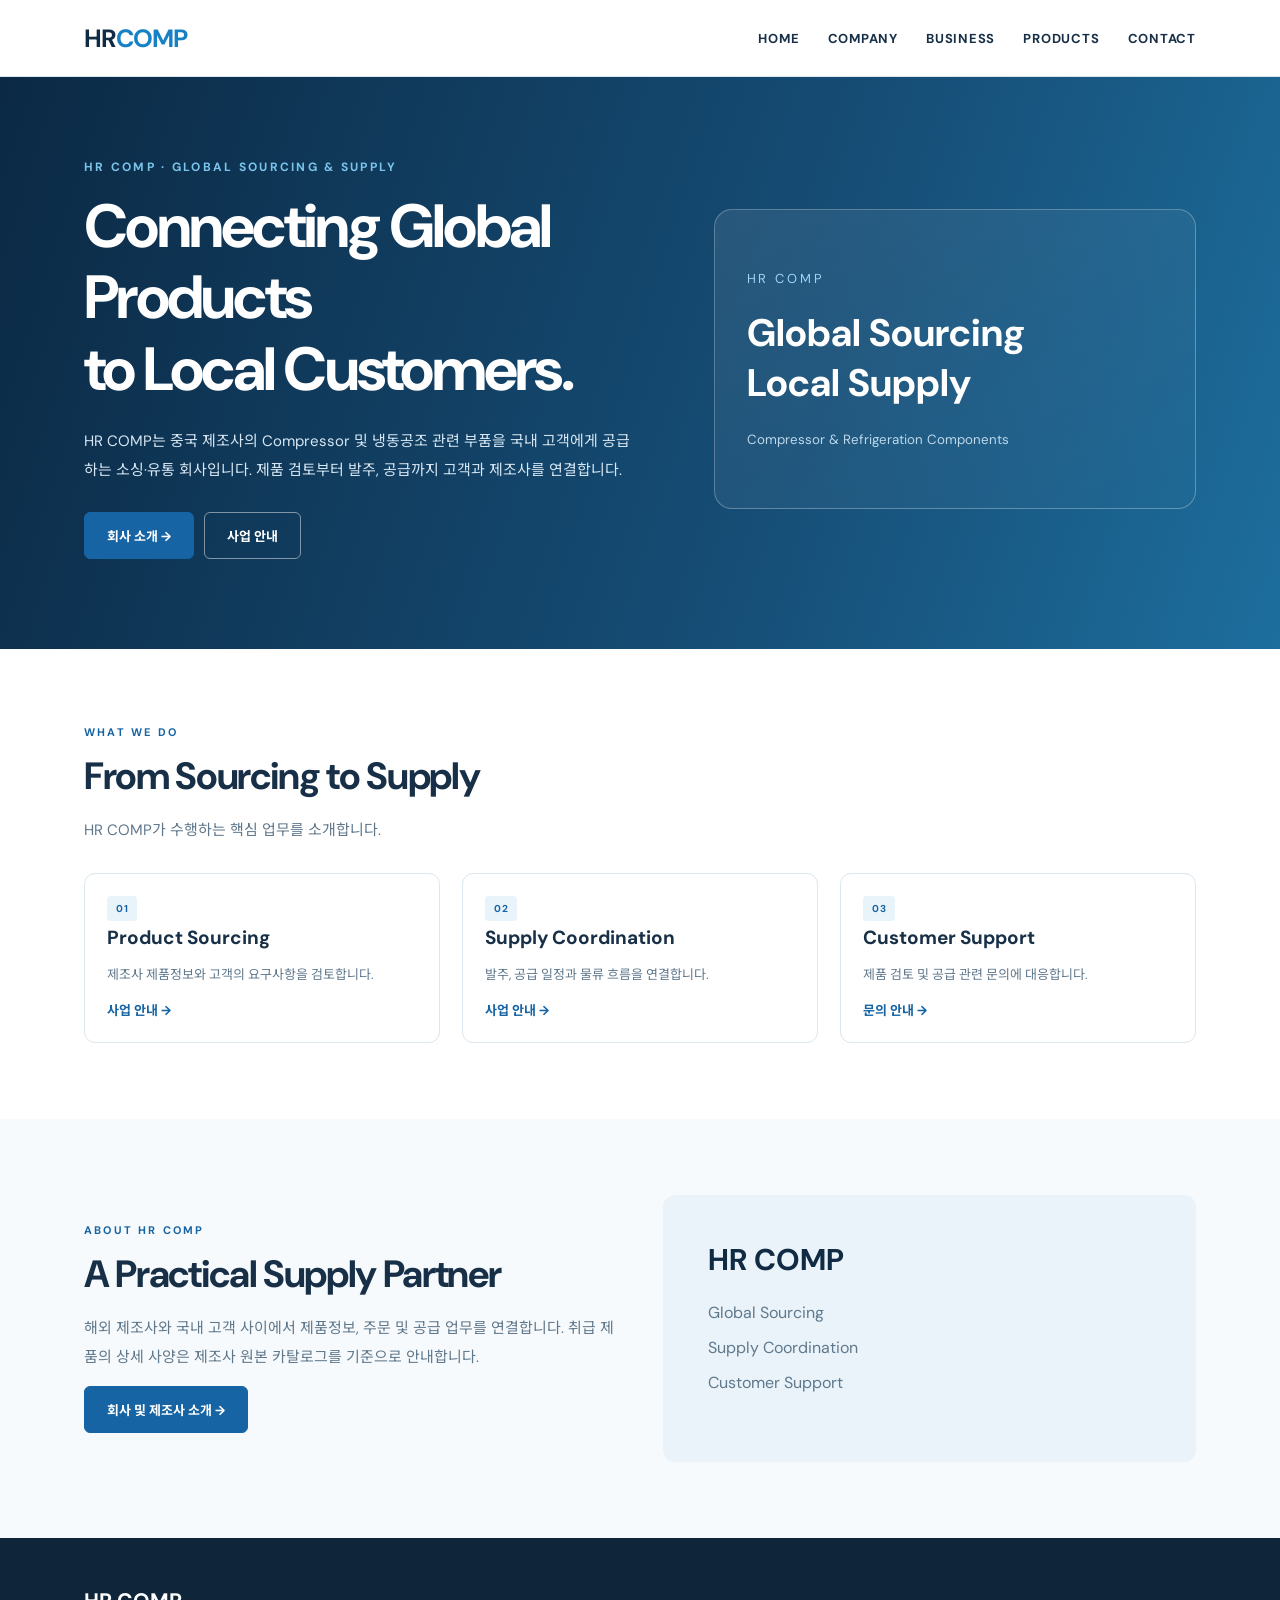
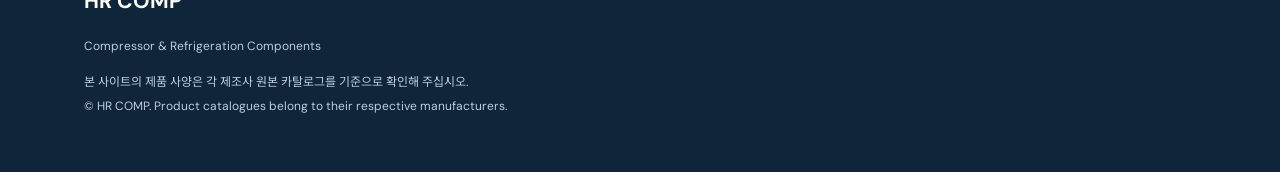
==== index.html @ 3e4563f3 "Add files via upload" ====
<!doctype html><html lang="ko"><head><meta charset="utf-8"><meta name="viewport" content="width=device-width,initial-scale=1"><meta name="description" content="HR COMP | HIGHLY Compressor 및 SANHUA 냉동공조 부품 제품정보와 제조사 카탈로그"><title>HOME | HR COMP</title><link rel="stylesheet" href="assets/css/style.css"></head><body><header class="top"><div class="wrap nav"><a class="logo" href="index.html">HR<span>COMP</span></a><button class="menu-btn" aria-label="메뉴 열기">☰</button><nav class="links"><a href="index.html">HOME</a><a href="company/index.html">COMPANY</a><a href="business/index.html">BUSINESS</a><a href="products/index.html">PRODUCTS</a><a href="contact/index.html">CONTACT</a></nav></div></header><section class="hero"><div class="wrap hero-inner"><div><div class="eyebrow">HR COMP · GLOBAL SOURCING & SUPPLY</div><h1>Connecting Global Products<br>to Local Customers.</h1><p>HR COMP는 중국 제조사의 Compressor 및 냉동공조 관련 부품을 국내 고객에게 공급하는 소싱·유통 회사입니다. 제품 검토부터 발주, 공급까지 고객과 제조사를 연결합니다.</p><div class="actions"><a class="btn" href="company/index.html">회사 소개 →</a><a class="btn outline" href="business/index.html">사업 안내</a></div></div><div class="hero-identity"><span>HR COMP</span><strong>Global Sourcing<br>Local Supply</strong><small>Compressor & Refrigeration Components</small></div></div></section><section class="section"><div class="wrap"><div class="kicker">WHAT WE DO</div><h2>From Sourcing to Supply</h2><p class="lead">HR COMP가 수행하는 핵심 업무를 소개합니다.</p><div class="grid3" style="margin-top:28px"><a class="panel" href="business/index.html"><div class="body"><span class="tag">01</span><h3>Product Sourcing</h3><p>제조사 제품정보와 고객의 요구사항을 검토합니다.</p><b>사업 안내 →</b></div></a><a class="panel" href="business/index.html"><div class="body"><span class="tag">02</span><h3>Supply Coordination</h3><p>발주, 공급 일정과 물류 흐름을 연결합니다.</p><b>사업 안내 →</b></div></a><a class="panel" href="contact/index.html"><div class="body"><span class="tag">03</span><h3>Customer Support</h3><p>제품 검토 및 공급 관련 문의에 대응합니다.</p><b>문의 안내 →</b></div></a></div></div></section><section class="section soft"><div class="wrap split"><div><div class="kicker">ABOUT HR COMP</div><h2>A Practical Supply Partner</h2><p class="lead">해외 제조사와 국내 고객 사이에서 제품정보, 주문 및 공급 업무를 연결합니다. 취급 제품의 상세 사양은 제조사 원본 카탈로그를 기준으로 안내합니다.</p><a class="btn" href="company/index.html">회사 및 제조사 소개 →</a></div><div class="identity-panel"><strong>HR COMP</strong><p>Global Sourcing<br>Supply Coordination<br>Customer Support</p></div></div></section><footer class="foot"><div class="wrap"><strong>HR COMP</strong><p>Compressor & Refrigeration Components</p><p>본 사이트의 제품 사양은 각 제조사 원본 카탈로그를 기준으로 확인해 주십시오.<br>© HR COMP. Product catalogues belong to their respective manufacturers.</p></div></footer><script src="assets/js/main.js"></script></body></html>
---- assets/css/style.css ----
@import url('https://fonts.googleapis.com/css2?family=DM+Sans:wght@400;500;600;700&family=Noto+Sans+KR:wght@400;500;600;700&display=swap');
:root{--navy:#112b45;--ink:#183047;--blue:#1664a4;--light:#edf5fa;--muted:#60788c;--line:#dce6ed;--bg:#f7fafc}*{box-sizing:border-box}html{scroll-behavior:smooth}body{margin:0;font-family:'DM Sans','Noto Sans KR',sans-serif;color:var(--ink);background:white}a{text-decoration:none;color:inherit}button,input,select{font:inherit}.wrap{max-width:1160px;margin:auto;padding:0 24px}.top{background:white;border-bottom:1px solid var(--line);position:sticky;top:0;z-index:10}.nav{display:flex;justify-content:space-between;align-items:center;min-height:76px;gap:20px}.logo{font-size:25px;font-weight:700;letter-spacing:-1px;color:var(--navy)}.logo span{color:#1681c4}.links{display:flex;gap:28px;align-items:center;font-size:13px;font-weight:700;letter-spacing:.06em}.links a:hover,.links a.active{color:var(--blue)}.menu-btn{display:none;border:1px solid var(--line);background:white;padding:9px 12px;border-radius:7px}.hero{background:linear-gradient(108deg,#0b2944,#164e77 62%,#1d6e9d);color:white;padding:82px 0 90px;overflow:hidden}.hero-inner{display:grid;grid-template-columns:1.1fr .9fr;align-items:center;gap:40px}.eyebrow{color:#7bc5ec;font-size:12px;letter-spacing:.19em;font-weight:700}.hero h1{font-size:clamp(35px,5vw,61px);letter-spacing:-.045em;line-height:1.17;margin:16px 0 22px}.hero p{color:#d6e7f3;line-height:1.9;font-size:15px;max-width:550px}.hero-art{position:relative;min-height:290px;display:grid;grid-template-columns:1fr 1fr;gap:14px;align-items:center}.hero-art img{width:100%;height:250px;object-fit:cover;border:5px solid #ffffff22;border-radius:12px;box-shadow:0 20px 50px #0004}.hero-art img:nth-child(2){transform:translateY(26px)}.btn{display:inline-flex;align-items:center;justify-content:center;gap:8px;background:var(--blue);color:white;border-radius:6px;padding:13px 22px;font-weight:700;font-size:13px;border:1px solid var(--blue);cursor:pointer}.btn:hover{filter:brightness(1.09)}.btn.outline{background:transparent;border-color:#ffffff77;color:white}.btn.light{background:white;color:var(--blue);border-color:var(--line)}.actions{display:flex;gap:10px;flex-wrap:wrap;margin-top:28px}.section{padding:76px 0}.section.soft{background:var(--bg)}.kicker{font-size:11px;font-weight:700;color:var(--blue);letter-spacing:.2em}.section h2,.pagehead h1{font-size:clamp(27px,3vw,38px);letter-spacing:-.035em;margin:12px 0 14px}.lead{color:var(--muted);line-height:1.9;font-size:15px}.grid2{display:grid;grid-template-columns:repeat(2,minmax(0,1fr));gap:22px}.grid3{display:grid;grid-template-columns:repeat(3,minmax(0,1fr));gap:22px}.panel{background:white;border:1px solid var(--line);border-radius:11px;overflow:hidden;transition:transform .15s,box-shadow .15s}.panel:hover{transform:translateY(-3px);box-shadow:0 12px 32px #12324c10}.panel img{width:100%;height:205px;object-fit:contain;background:#f1f7fb;padding:12px}.panel .body{padding:22px}.panel h3{margin:4px 0 8px;font-size:19px}.panel p{font-size:13px;line-height:1.8;color:var(--muted)}.tag{display:inline-block;font-size:10px;font-weight:700;color:var(--blue);background:#e8f3fa;padding:6px 9px;border-radius:4px;letter-spacing:.07em}.pagehead{padding:54px 0;background:#f0f6fa;border-bottom:1px solid var(--line)}.pagehead p{max-width:730px}.toolbar{display:flex;gap:12px;flex-wrap:wrap;margin:28px 0}.toolbar input,.toolbar select{border:1px solid #cad9e3;border-radius:7px;padding:13px 14px;background:white;min-width:170px;color:var(--ink)}.toolbar input{flex:1;min-width:210px}.pillset{display:flex;gap:9px;flex-wrap:wrap;margin:18px 0 22px}.pill{padding:9px 15px;border:1px solid var(--line);background:white;border-radius:50px;color:var(--muted);font-size:13px;cursor:pointer}.pill.selected{background:var(--navy);color:white;border-color:var(--navy)}.result{color:var(--muted);font-size:13px;margin:0 0 18px}.detail{display:grid;grid-template-columns:320px 1fr;gap:35px;margin:34px 0}.detail img{width:100%;border:1px solid var(--line);border-radius:10px;background:var(--bg)}.detail h2{font-size:32px;margin:10px 0}.pdfbox{background:var(--bg);border:1px solid var(--line);padding:22px;border-radius:9px;margin:26px 0}.pdfbox iframe{width:100%;height:660px;border:1px solid var(--line);background:white;margin-top:16px}.crumb{font-size:12px;color:var(--muted);margin:24px 0}.crumb a{color:var(--blue)}.notice{padding:16px 20px;background:#eff7fb;border-left:3px solid #2485bb;color:#466b84;font-size:13px;line-height:1.9}.foot{background:#0e253a;color:#bbcedb;padding:42px 0;font-size:12px;line-height:2}.foot strong{color:white;font-size:21px}.split{display:grid;grid-template-columns:1fr 1fr;gap:45px;align-items:center}.split img{max-width:100%;border-radius:8px;max-height:380px;object-fit:contain}.textblock{max-width:850px;line-height:2;color:#526d80}.empty{padding:40px;color:var(--muted);border:1px dashed var(--line);border-radius:8px}.stats{display:flex;gap:40px;flex-wrap:wrap;margin-top:28px}.stats strong{display:block;color:var(--blue);font-size:24px}.stats small{color:var(--muted)}@media(max-width:780px){.nav{min-height:66px}.menu-btn{display:block}.links{display:none;position:absolute;top:65px;left:0;right:0;background:white;flex-direction:column;align-items:stretch;padding:18px 24px;gap:0;border-bottom:1px solid var(--line)}.links.open{display:flex}.links a{padding:13px}.hero{padding:56px 0 65px}.hero-inner,.grid2,.grid3,.split,.detail{grid-template-columns:1fr}.hero-art{min-height:0}.hero-art img{height:160px}.section{padding:52px 0}.panel img{height:180px}.detail img{max-height:320px;object-fit:contain}.pdfbox iframe{height:450px}.toolbar input,.toolbar select{width:100%}.stats{gap:20px}}
.hero-identity{border:1px solid #ffffff45;border-radius:18px;padding:52px 32px;min-height:300px;display:flex;flex-direction:column;justify-content:center;background:linear-gradient(145deg,#ffffff16,#ffffff04)}.hero-identity span{font-size:13px;letter-spacing:.22em;color:#9fd6f3}.hero-identity strong{font-size:clamp(29px,3vw,43px);line-height:1.3;margin:22px 0;color:white}.hero-identity small{color:#bcd9eb}.identity-panel{background:#e9f3f9;padding:45px;border-radius:12px}.identity-panel strong{font-size:30px;color:var(--navy)}.identity-panel p{line-height:2.2;color:var(--muted)}.catalog-group{margin:24px 0 48px}.catalog-group h2{font-size:22px;border-bottom:1px solid var(--line);padding-bottom:12px;margin-bottom:20px}.catalog-group h2 small{font-size:12px;font-weight:400;color:var(--muted)}.contact-grid{display:grid;grid-template-columns:repeat(2,minmax(0,1fr));gap:14px;margin-top:26px}.contact-item{border:1px solid var(--line);border-radius:9px;padding:20px}.contact-item strong{color:var(--navy)}.contact-item p{color:var(--muted);overflow-wrap:anywhere}.panel b{font-size:13px;color:var(--blue)}@media(max-width:780px){.hero-identity{min-height:180px;padding:28px}.contact-grid{grid-template-columns:1fr}}
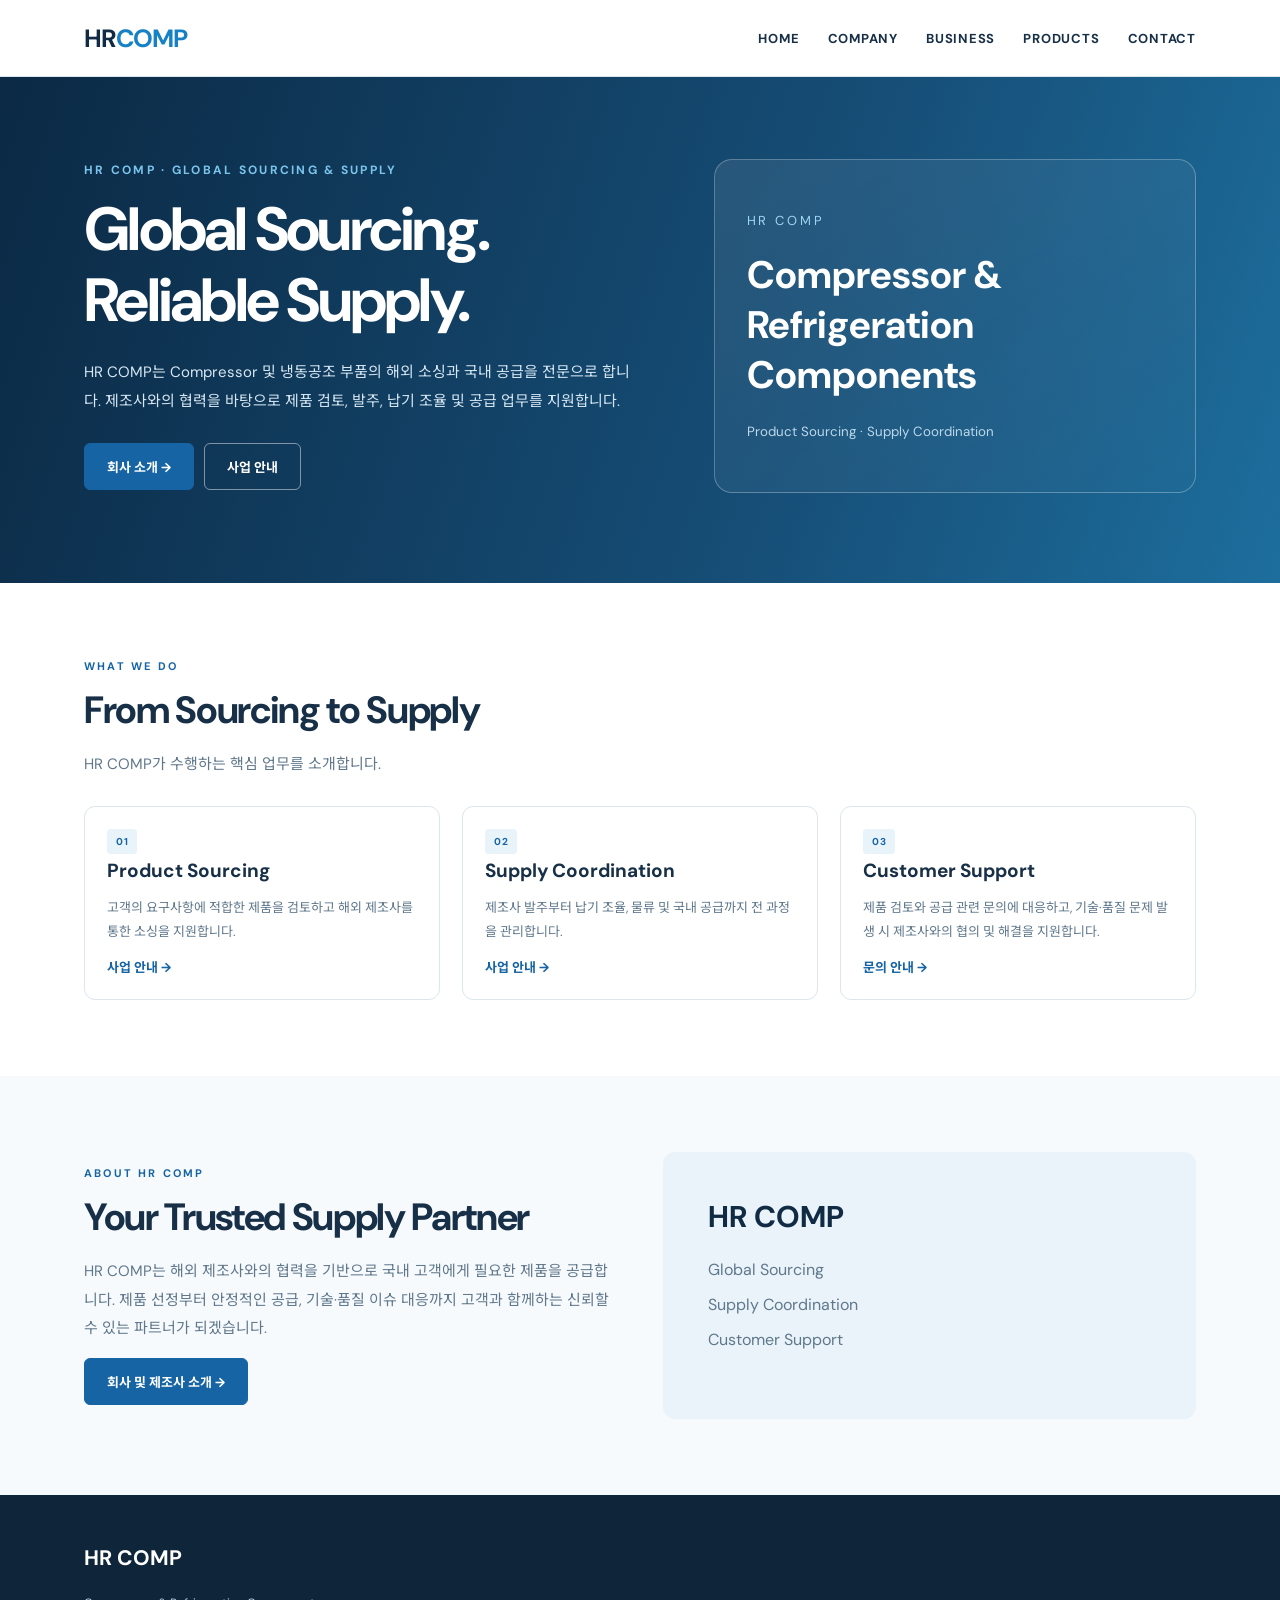
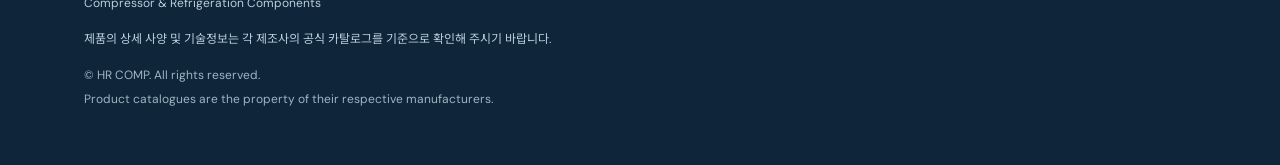
==== commit 675a238b: "vv1" ====
--- a/index.html
+++ b/index.html
@@ -1 +1 @@
-<!doctype html><html lang="ko"><head><meta charset="utf-8"><meta name="viewport" content="width=device-width,initial-scale=1"><meta name="description" content="HR COMP | HIGHLY Compressor 및 SANHUA 냉동공조 부품 제품정보와 제조사 카탈로그"><title>HOME | HR COMP</title><link rel="stylesheet" href="assets/css/style.css"></head><body><header class="top"><div class="wrap nav"><a class="logo" href="index.html">HR<span>COMP</span></a><button class="menu-btn" aria-label="메뉴 열기">☰</button><nav class="links"><a href="index.html">HOME</a><a href="company/index.html">COMPANY</a><a href="business/index.html">BUSINESS</a><a href="products/index.html">PRODUCTS</a><a href="contact/index.html">CONTACT</a></nav></div></header><section class="hero"><div class="wrap hero-inner"><div><div class="eyebrow">HR COMP · GLOBAL SOURCING & SUPPLY</div><h1>Connecting Global Products<br>to Local Customers.</h1><p>HR COMP는 중국 제조사의 Compressor 및 냉동공조 관련 부품을 국내 고객에게 공급하는 소싱·유통 회사입니다. 제품 검토부터 발주, 공급까지 고객과 제조사를 연결합니다.</p><div class="actions"><a class="btn" href="company/index.html">회사 소개 →</a><a class="btn outline" href="business/index.html">사업 안내</a></div></div><div class="hero-identity"><span>HR COMP</span><strong>Global Sourcing<br>Local Supply</strong><small>Compressor & Refrigeration Components</small></div></div></section><section class="section"><div class="wrap"><div class="kicker">WHAT WE DO</div><h2>From Sourcing to Supply</h2><p class="lead">HR COMP가 수행하는 핵심 업무를 소개합니다.</p><div class="grid3" style="margin-top:28px"><a class="panel" href="business/index.html"><div class="body"><span class="tag">01</span><h3>Product Sourcing</h3><p>제조사 제품정보와 고객의 요구사항을 검토합니다.</p><b>사업 안내 →</b></div></a><a class="panel" href="business/index.html"><div class="body"><span class="tag">02</span><h3>Supply Coordination</h3><p>발주, 공급 일정과 물류 흐름을 연결합니다.</p><b>사업 안내 →</b></div></a><a class="panel" href="contact/index.html"><div class="body"><span class="tag">03</span><h3>Customer Support</h3><p>제품 검토 및 공급 관련 문의에 대응합니다.</p><b>문의 안내 →</b></div></a></div></div></section><section class="section soft"><div class="wrap split"><div><div class="kicker">ABOUT HR COMP</div><h2>A Practical Supply Partner</h2><p class="lead">해외 제조사와 국내 고객 사이에서 제품정보, 주문 및 공급 업무를 연결합니다. 취급 제품의 상세 사양은 제조사 원본 카탈로그를 기준으로 안내합니다.</p><a class="btn" href="company/index.html">회사 및 제조사 소개 →</a></div><div class="identity-panel"><strong>HR COMP</strong><p>Global Sourcing<br>Supply Coordination<br>Customer Support</p></div></div></section><footer class="foot"><div class="wrap"><strong>HR COMP</strong><p>Compressor & Refrigeration Components</p><p>본 사이트의 제품 사양은 각 제조사 원본 카탈로그를 기준으로 확인해 주십시오.<br>© HR COMP. Product catalogues belong to their respective manufacturers.</p></div></footer><script src="assets/js/main.js"></script></body></html>+<!doctype html><html lang="ko"><head><meta charset="utf-8"><meta name="viewport" content="width=device-width,initial-scale=1"><meta name="description" content="HR COMP | HIGHLY Compressor 및 SANHUA 냉동공조 부품 제품정보와 제조사 카탈로그"><title>HOME | HR COMP</title><link rel="stylesheet" href="assets/css/style.css"></head><body><header class="top"><div class="wrap nav"><a class="logo" href="index.html">HR<span>COMP</span></a><button class="menu-btn" aria-label="메뉴 열기">☰</button><nav class="links"><a href="index.html">HOME</a><a href="company/index.html">COMPANY</a><a href="business/index.html">BUSINESS</a><a href="products/index.html">PRODUCTS</a><a href="contact/index.html">CONTACT</a></nav></div></header><section class="hero"><div class="wrap hero-inner"><div><div class="eyebrow">HR COMP · GLOBAL SOURCING & SUPPLY</div><h1>Global Sourcing.<br>Reliable Supply.</h1><p>HR COMP는 Compressor 및 냉동공조 부품의 해외 소싱과 국내 공급을 전문으로 합니다. 제조사와의 협력을 바탕으로 제품 검토, 발주, 납기 조율 및 공급 업무를 지원합니다.</p><div class="actions"><a class="btn" href="company/index.html">회사 소개 →</a><a class="btn outline" href="business/index.html">사업 안내</a></div></div><div class="hero-identity"><span>HR COMP</span><strong>Compressor &amp;<br>Refrigeration Components</strong><small>Product Sourcing · Supply Coordination</small></div></div></section><section class="section"><div class="wrap"><div class="kicker">WHAT WE DO</div><h2>From Sourcing to Supply</h2><p class="lead">HR COMP가 수행하는 핵심 업무를 소개합니다.</p><div class="grid3" style="margin-top:28px"><a class="panel" href="business/index.html"><div class="body"><span class="tag">01</span><h3>Product Sourcing</h3><p>고객의 요구사항에 적합한 제품을 검토하고 해외 제조사를 통한 소싱을 지원합니다.</p><b>사업 안내 →</b></div></a><a class="panel" href="business/index.html"><div class="body"><span class="tag">02</span><h3>Supply Coordination</h3><p>제조사 발주부터 납기 조율, 물류 및 국내 공급까지 전 과정을 관리합니다.</p><b>사업 안내 →</b></div></a><a class="panel" href="contact/index.html"><div class="body"><span class="tag">03</span><h3>Customer Support</h3><p>제품 검토와 공급 관련 문의에 대응하고, 기술·품질 문제 발생 시 제조사와의 협의 및 해결을 지원합니다.</p><b>문의 안내 →</b></div></a></div></div></section><section class="section soft"><div class="wrap split"><div><div class="kicker">ABOUT HR COMP</div><h2>Your Trusted Supply Partner</h2><p class="lead">HR COMP는 해외 제조사와의 협력을 기반으로 국내 고객에게 필요한 제품을 공급합니다. 제품 선정부터 안정적인 공급, 기술·품질 이슈 대응까지 고객과 함께하는 신뢰할 수 있는 파트너가 되겠습니다.</p><a class="btn" href="company/index.html">회사 및 제조사 소개 →</a></div><div class="identity-panel"><strong>HR COMP</strong><p>Global Sourcing<br>Supply Coordination<br>Customer Support</p></div></div></section><footer class="foot"><div class="wrap"><strong>HR COMP</strong><p>Compressor &amp; Refrigeration Components</p><div class="footer-contact" id="footer-contact" aria-label="회사 연락처"></div><p>제품의 상세 사양 및 기술정보는 각 제조사의 공식 카탈로그를 기준으로 확인해 주시기 바랍니다.</p><p class="footer-copyright">© HR COMP. All rights reserved.<br>Product catalogues are the property of their respective manufacturers.</p></div></footer><script src="assets/js/main.js"></script><script src="assets/js/footer-contact.js?v=20261014"></script></body></html>
--- a/assets/css/style.css
+++ b/assets/css/style.css
@@ -1,3 +1,26 @@
 @import url('https://fonts.googleapis.com/css2?family=DM+Sans:wght@400;500;600;700&family=Noto+Sans+KR:wght@400;500;600;700&display=swap');
 :root{--navy:#112b45;--ink:#183047;--blue:#1664a4;--light:#edf5fa;--muted:#60788c;--line:#dce6ed;--bg:#f7fafc}*{box-sizing:border-box}html{scroll-behavior:smooth}body{margin:0;font-family:'DM Sans','Noto Sans KR',sans-serif;color:var(--ink);background:white}a{text-decoration:none;color:inherit}button,input,select{font:inherit}.wrap{max-width:1160px;margin:auto;padding:0 24px}.top{background:white;border-bottom:1px solid var(--line);position:sticky;top:0;z-index:10}.nav{display:flex;justify-content:space-between;align-items:center;min-height:76px;gap:20px}.logo{font-size:25px;font-weight:700;letter-spacing:-1px;color:var(--navy)}.logo span{color:#1681c4}.links{display:flex;gap:28px;align-items:center;font-size:13px;font-weight:700;letter-spacing:.06em}.links a:hover,.links a.active{color:var(--blue)}.menu-btn{display:none;border:1px solid var(--line);background:white;padding:9px 12px;border-radius:7px}.hero{background:linear-gradient(108deg,#0b2944,#164e77 62%,#1d6e9d);color:white;padding:82px 0 90px;overflow:hidden}.hero-inner{display:grid;grid-template-columns:1.1fr .9fr;align-items:center;gap:40px}.eyebrow{color:#7bc5ec;font-size:12px;letter-spacing:.19em;font-weight:700}.hero h1{font-size:clamp(35px,5vw,61px);letter-spacing:-.045em;line-height:1.17;margin:16px 0 22px}.hero p{color:#d6e7f3;line-height:1.9;font-size:15px;max-width:550px}.hero-art{position:relative;min-height:290px;display:grid;grid-template-columns:1fr 1fr;gap:14px;align-items:center}.hero-art img{width:100%;height:250px;object-fit:cover;border:5px solid #ffffff22;border-radius:12px;box-shadow:0 20px 50px #0004}.hero-art img:nth-child(2){transform:translateY(26px)}.btn{display:inline-flex;align-items:center;justify-content:center;gap:8px;background:var(--blue);color:white;border-radius:6px;padding:13px 22px;font-weight:700;font-size:13px;border:1px solid var(--blue);cursor:pointer}.btn:hover{filter:brightness(1.09)}.btn.outline{background:transparent;border-color:#ffffff77;color:white}.btn.light{background:white;color:var(--blue);border-color:var(--line)}.actions{display:flex;gap:10px;flex-wrap:wrap;margin-top:28px}.section{padding:76px 0}.section.soft{background:var(--bg)}.kicker{font-size:11px;font-weight:700;color:var(--blue);letter-spacing:.2em}.section h2,.pagehead h1{font-size:clamp(27px,3vw,38px);letter-spacing:-.035em;margin:12px 0 14px}.lead{color:var(--muted);line-height:1.9;font-size:15px}.grid2{display:grid;grid-template-columns:repeat(2,minmax(0,1fr));gap:22px}.grid3{display:grid;grid-template-columns:repeat(3,minmax(0,1fr));gap:22px}.panel{background:white;border:1px solid var(--line);border-radius:11px;overflow:hidden;transition:transform .15s,box-shadow .15s}.panel:hover{transform:translateY(-3px);box-shadow:0 12px 32px #12324c10}.panel img{width:100%;height:205px;object-fit:contain;background:#f1f7fb;padding:12px}.panel .body{padding:22px}.panel h3{margin:4px 0 8px;font-size:19px}.panel p{font-size:13px;line-height:1.8;color:var(--muted)}.tag{display:inline-block;font-size:10px;font-weight:700;color:var(--blue);background:#e8f3fa;padding:6px 9px;border-radius:4px;letter-spacing:.07em}.pagehead{padding:54px 0;background:#f0f6fa;border-bottom:1px solid var(--line)}.pagehead p{max-width:730px}.toolbar{display:flex;gap:12px;flex-wrap:wrap;margin:28px 0}.toolbar input,.toolbar select{border:1px solid #cad9e3;border-radius:7px;padding:13px 14px;background:white;min-width:170px;color:var(--ink)}.toolbar input{flex:1;min-width:210px}.pillset{display:flex;gap:9px;flex-wrap:wrap;margin:18px 0 22px}.pill{padding:9px 15px;border:1px solid var(--line);background:white;border-radius:50px;color:var(--muted);font-size:13px;cursor:pointer}.pill.selected{background:var(--navy);color:white;border-color:var(--navy)}.result{color:var(--muted);font-size:13px;margin:0 0 18px}.detail{display:grid;grid-template-columns:320px 1fr;gap:35px;margin:34px 0}.detail img{width:100%;border:1px solid var(--line);border-radius:10px;background:var(--bg)}.detail h2{font-size:32px;margin:10px 0}.pdfbox{background:var(--bg);border:1px solid var(--line);padding:22px;border-radius:9px;margin:26px 0}.pdfbox iframe{width:100%;height:660px;border:1px solid var(--line);background:white;margin-top:16px}.crumb{font-size:12px;color:var(--muted);margin:24px 0}.crumb a{color:var(--blue)}.notice{padding:16px 20px;background:#eff7fb;border-left:3px solid #2485bb;color:#466b84;font-size:13px;line-height:1.9}.foot{background:#0e253a;color:#bbcedb;padding:42px 0;font-size:12px;line-height:2}.foot strong{color:white;font-size:21px}.split{display:grid;grid-template-columns:1fr 1fr;gap:45px;align-items:center}.split img{max-width:100%;border-radius:8px;max-height:380px;object-fit:contain}.textblock{max-width:850px;line-height:2;color:#526d80}.empty{padding:40px;color:var(--muted);border:1px dashed var(--line);border-radius:8px}.stats{display:flex;gap:40px;flex-wrap:wrap;margin-top:28px}.stats strong{display:block;color:var(--blue);font-size:24px}.stats small{color:var(--muted)}@media(max-width:780px){.nav{min-height:66px}.menu-btn{display:block}.links{display:none;position:absolute;top:65px;left:0;right:0;background:white;flex-direction:column;align-items:stretch;padding:18px 24px;gap:0;border-bottom:1px solid var(--line)}.links.open{display:flex}.links a{padding:13px}.hero{padding:56px 0 65px}.hero-inner,.grid2,.grid3,.split,.detail{grid-template-columns:1fr}.hero-art{min-height:0}.hero-art img{height:160px}.section{padding:52px 0}.panel img{height:180px}.detail img{max-height:320px;object-fit:contain}.pdfbox iframe{height:450px}.toolbar input,.toolbar select{width:100%}.stats{gap:20px}}
 .hero-identity{border:1px solid #ffffff45;border-radius:18px;padding:52px 32px;min-height:300px;display:flex;flex-direction:column;justify-content:center;background:linear-gradient(145deg,#ffffff16,#ffffff04)}.hero-identity span{font-size:13px;letter-spacing:.22em;color:#9fd6f3}.hero-identity strong{font-size:clamp(29px,3vw,43px);line-height:1.3;margin:22px 0;color:white}.hero-identity small{color:#bcd9eb}.identity-panel{background:#e9f3f9;padding:45px;border-radius:12px}.identity-panel strong{font-size:30px;color:var(--navy)}.identity-panel p{line-height:2.2;color:var(--muted)}.catalog-group{margin:24px 0 48px}.catalog-group h2{font-size:22px;border-bottom:1px solid var(--line);padding-bottom:12px;margin-bottom:20px}.catalog-group h2 small{font-size:12px;font-weight:400;color:var(--muted)}.contact-grid{display:grid;grid-template-columns:repeat(2,minmax(0,1fr));gap:14px;margin-top:26px}.contact-item{border:1px solid var(--line);border-radius:9px;padding:20px}.contact-item strong{color:var(--navy)}.contact-item p{color:var(--muted);overflow-wrap:anywhere}.panel b{font-size:13px;color:var(--blue)}@media(max-width:780px){.hero-identity{min-height:180px;padding:28px}.contact-grid{grid-template-columns:1fr}}
+/* V2: series-specific catalogue and product-focused visuals */
+.series-visual{border:1px solid var(--line);border-radius:10px;overflow:hidden;background:#f1f7fb;align-self:start}
+.series-visual img{display:block;width:100%;height:230px;object-fit:contain;border:0;border-radius:0;background:#f1f7fb}
+.series-visual-caption{font-size:11px;color:var(--muted);padding:0 14px 10px;text-align:center}
+.pdf-controls{display:flex;gap:12px;align-items:center;justify-content:flex-end;flex-wrap:wrap;background:white;border:1px solid var(--line);padding:10px 14px;border-radius:8px;margin:20px 0 12px}
+.pdf-status{margin-right:auto;font-size:13px;color:var(--muted)}
+.pdf-control{width:34px;height:34px;background:white;border:1px solid var(--line);border-radius:6px;font-size:20px;cursor:pointer;color:var(--navy)}
+.pdf-zoom{font-size:13px;min-width:45px;text-align:center}
+.pdf-series-viewer{max-height:780px;overflow:auto;background:#e8edf1;padding:16px;border:1px solid var(--line);border-radius:7px}
+.pdf-page{margin:0 auto 20px;max-width:max-content;text-align:center}
+.pdf-page-label{font-size:12px;color:#496275;margin-bottom:7px}
+.pdf-page canvas{display:block;background:white;box-shadow:0 2px 10px #112b4520;max-width:none}
+@media(max-width:780px){.series-visual img{height:200px}.pdf-series-viewer{max-height:620px;padding:8px}.pdf-controls{gap:8px}}
+
+/* 2026-10-14: contact links shared by CONTACT and site footer */
+.footer-contact{display:flex;flex-wrap:wrap;gap:4px 26px;margin:10px 0}
+.footer-contact:empty{display:none}
+.foot .footer-contact-line{margin:0 0 6px}
+.footer-contact a{color:inherit;text-decoration:none}
+.footer-contact a:hover{text-decoration:underline}
+.contact-item a{color:#15689e;text-decoration:none;overflow-wrap:anywhere}
+.contact-item a:hover{text-decoration:underline}
+.footer-copyright{font-size:12px;opacity:.85}
